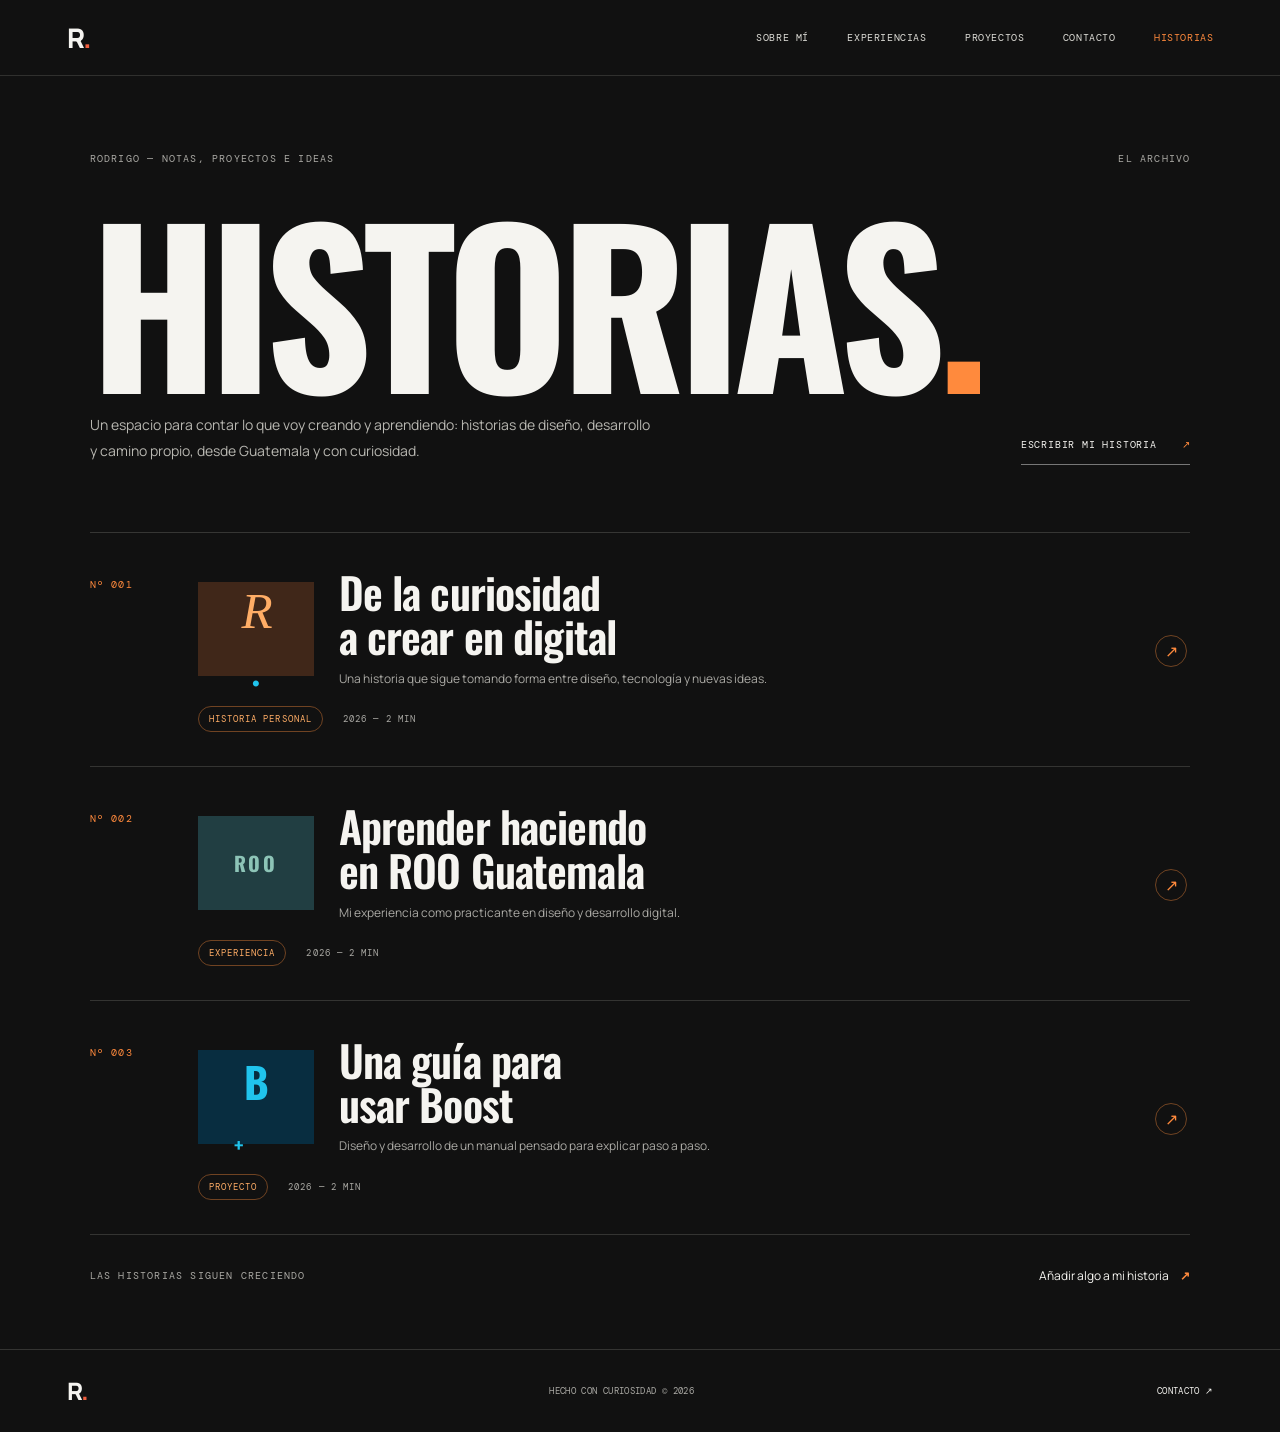
==== R-Portafolio/historias.html @ 58d95027 "Add all archives" ====
<!doctype html>
<html lang="es">

<head>
  <meta charset="UTF-8" />
  <meta name="viewport" content="width=device-width, initial-scale=1.0" />
  <meta name="theme-color" content="#111111" />
  <meta name="description"
    content="Notas, proyectos y aprendizajes de Rodrigo, diseñador y desarrollador digital en Guatemala." />
  <title>Historias — Rodrigo</title>
  <link rel="preconnect" href="https://fonts.googleapis.com" />
  <link rel="preconnect" href="https://fonts.gstatic.com" crossorigin />
  <link
    href="https://fonts.googleapis.com/css2?family=DM+Mono:wght@400;500&family=Manrope:wght@400;500;600;700;800&family=Oswald:wght@500;600;700&display=swap"
    rel="stylesheet" />
  <link rel="stylesheet" href="styles.css" />
  <script src="js/nav.js" defer></script>
  <script src="js/effects.js" defer></script>
</head>

<body class="archive-page">
  <header class="topbar">
    <a class="brand" href="index.html#inicio" aria-label="R. Inicio">R<span>.</span></a>
    <nav class="quick-nav" aria-label="Navegación principal"><a href="index.html#sobre-mi">Sobre mí</a><a
        href="index.html#experiencia">Experiencias</a><a href="index.html#trabajo">Proyectos</a><a
        href="index.html#contacto">Contacto</a><a class="current" href="historias.html"
        aria-current="page">Historias</a></nav>
    <button class="menu-toggle" aria-expanded="false"
      aria-controls="site-menu"><span>MENÚ</span><b><i></i><i></i></b></button>
  </header>
  <nav class="menu-panel" id="site-menu" aria-hidden="true">
    <a href="index.html#sobre-mi">Sobre mí <sup>01</sup></a><a href="index.html#experiencia">Experiencias
      <sup>02</sup></a><a href="index.html#trabajo">Proyectos <sup>03</sup></a><a href="index.html#contacto">Contacto
      <sup>04</sup></a><a href="historias.html">Historias <sup>05</sup></a>
    <p>DISEÑO · DESARROLLO · APRENDIZAJE</p>
  </nav>
  <main class="archive-main">
    <section class="archive-intro">
      <div class="archive-kicker"><span>RODRIGO — NOTAS, PROYECTOS E IDEAS</span><span>EL ARCHIVO</span></div>
      <h1>HISTORIAS<span class="archive-period">.</span></h1>
      <div class="archive-intro-bottom">
        <p>Un espacio para contar lo que voy creando y aprendiendo: historias de diseño, desarrollo y camino propio,
          desde Guatemala y con curiosidad.</p><a href="escribir-historia.html" class="write-link">ESCRIBIR MI HISTORIA
          <span>↗</span></a>
      </div>
    </section>
    <section class="story-list" aria-label="Archivo de historias">
      <a class="story-card" href="leer-historia.html?entrada=origen">
        <span class="story-number">Nº 001</span>
        <div class="story-card-body">
          <div class="story-card-title"><span class="story-symbol symbol-origin">R<span>.</span></span>
            <div>
              <h2>De la curiosidad<br />a crear en digital</h2>
              <p>Una historia que sigue tomando forma entre diseño, tecnología y nuevas ideas.</p>
            </div>
          </div>
          <div class="story-meta"><span>HISTORIA PERSONAL</span><span>2026 — 2 MIN</span></div>
        </div><span class="story-open">↗</span>
      </a>
      <a class="story-card" href="leer-historia.html?entrada=roo">
        <span class="story-number">Nº 002</span>
        <div class="story-card-body">
          <div class="story-card-title"><span class="story-symbol symbol-roo">ROO</span>
            <div>
              <h2>Aprender haciendo<br />en ROO Guatemala</h2>
              <p>Mi experiencia como practicante en diseño y desarrollo digital.</p>
            </div>
          </div>
          <div class="story-meta"><span>EXPERIENCIA</span><span>2026 — 2 MIN</span></div>
        </div><span class="story-open">↗</span>
      </a>
      <a class="story-card" href="leer-historia.html?entrada=boost">
        <span class="story-number">Nº 003</span>
        <div class="story-card-body">
          <div class="story-card-title"><span class="story-symbol symbol-boost">B<span>+</span></span>
            <div>
              <h2>Una guía para<br />usar Boost</h2>
              <p>Diseño y desarrollo de un manual pensado para explicar paso a paso.</p>
            </div>
          </div>
          <div class="story-meta"><span>PROYECTO</span><span>2026 — 2 MIN</span></div>
        </div><span class="story-open">↗</span>
      </a>
    </section>
    <section class="archive-outro"><span>LAS HISTORIAS SIGUEN CRECIENDO</span><a href="escribir-historia.html">Añadir
        algo a mi historia <b>↗</b></a></section>
  </main>
  <footer class="archive-footer"><a class="brand" href="index.html#inicio">R<span>.</span></a><span>HECHO CON CURIOSIDAD
      © 2026</span><a href="index.html#contacto">CONTACTO ↗</a></footer>
</body>

</html>
---- R-Portafolio/styles.css ----
/* 1. Estilos base, navegación y estructura general */
:root {
  --paper: #f5f4f0;
  --ink: #181816;
  --muted: #797872;
  --line: #d8d7d0;
  --mono: "DM Mono",monospace;
  --sans: "Manrope",Arial,sans-serif;
  --serif: Georgia,"Times New Roman",serif
}

* {
  box-sizing: border-box
}

html {
  scroll-behavior: smooth
}

body {
  margin: 0;
  background: var(--paper);
  color: var(--ink);
  font-family: var(--sans);
  -webkit-font-smoothing:antialiased
}

a {
  color: inherit;
  text-decoration: none
}

button {
  font: inherit
}

.topbar {
  height: 76px;
  padding: 0 5.2vw;
  display: flex;
  align-items: center;
  justify-content: space-between;
  border-bottom: 1px solid var(--line);
  position: relative;
  z-index: 5;
  background: var(--paper)
}

.brand {
  font-size: 27px;
  font-weight: 800;
  letter-spacing: -2px
}

.brand span {
  color: #f15e3f
}

.menu-toggle,.hero-meta,.eyebrow,.tags,.ruta-top,.forma-index,.about-footer,.contact-bottom,footer,.menu-panel>p,.work-end>span {
  font-family: var(--mono);
  font-size: 10px;
  letter-spacing: .04em
}

.menu-toggle {
  border: 0;
  background: none;
  display: flex;
  gap: 13px;
  align-items: center;
  cursor: pointer;
  font-size: 10px;
  letter-spacing: .1em
}

.menu-toggle b {
  display: flex;
  flex-direction: column;
  gap: 5px
}

.menu-toggle i {
  width: 18px;
  height: 1px;
  background: var(--ink);
  transition: transform .3s
}

.menu-toggle[aria-expanded=true] i:first-child {
  transform: translateY(3px) rotate(45deg)
}

.menu-toggle[aria-expanded=true] i:last-child {
  transform: translateY(-3px) rotate(-45deg)
}

.menu-panel {
  position: absolute;
  z-index: 4;
  top: 76px;
  left: 0;
  right: 0;
  background: var(--ink);
  color: var(--paper);
  padding: 54px 9vw 35px;
  display: flex;
  flex-direction: column;
  gap: 11px;
  transform: translateY(-120%);
  visibility: hidden;
  transition: transform .55s cubic-bezier(.7,0,.2,1),visibility .55s
}

.menu-panel.open {
  transform: translateY(0);
  visibility: visible
}

.menu-panel>a {
  font-size: clamp(38px,7vw,84px);
  font-weight: 600;
  letter-spacing: -.075em
}

.menu-panel sup {
  font: 11px var(--mono);
  letter-spacing: 0;
  color: #f15e3f;
  vertical-align: top;
  margin-left: 8px
}

.menu-panel>p {
  margin: 35px 0 0;
  color: #9e9d97
}

/* 2. Página principal: inicio, proyectos, perfil y contacto */
.hero {
  height: min(740px,calc(100svh - 76px));
  min-height: 560px;
  position: relative;
  padding: 35px 9vw 52px;
  display: flex;
  flex-direction: column;
  justify-content: center;
  overflow: hidden
}

.hero-meta {
  position: absolute;
  left: 5.2vw;
  right: 5.2vw;
  top: 33px;
  display: flex;
  justify-content: space-between;
  color: var(--muted)
}

.hero h1,.section-heading h2,.about h2,.contact h2 {
  font-size: clamp(76px,13vw,184px);
  line-height: .83;
  letter-spacing: -.095em;
  margin: 35px 0;
  font-weight: 600;
  position: relative;
  z-index: 1
}

.serif {
  font-family: var(--serif);
  font-weight: 400;
  font-style: italic;
  letter-spacing: -.09em
}

.star {
  font-size: clamp(25px,4vw,55px);
  color: #f15e3f;
  vertical-align: top;
  display: inline-block;
  animation: rotate 20s linear infinite;
  margin: 12px 0 0 18px
}

@keyframes rotate {
  to {
    transform: rotate(360deg)
  }
}

.hero-bottom {
  display: flex;
  justify-content: space-between;
  align-items: end;
  position: relative;
  z-index: 1;
  margin-top: 15px
}

.hero-bottom p {
  font-size: 14px;
  line-height: 1.8
}

.round-link {
  width: 48px;
  height: 48px;
  border: 1px solid var(--ink);
  border-radius: 50%;
  display: grid;
  place-items: center;
  font-size: 20px;
  transition: .25s
}

.round-link:hover {
  background: var(--ink);
  color: var(--paper);
  transform: translateY(3px)
}

.hero-orbit {
  position: absolute;
  width: min(38vw,480px);
  aspect-ratio: 1;
  right: 9%;
  top: 17%;
  border: 1px solid #e5e3db;
  border-radius: 50%;
  display: grid;
  place-items: center;
  transform: rotate(-19deg)
}

.hero-orbit:before,.hero-orbit:after {
  content: "";
  position: absolute;
  border: 1px solid #e5e3db;
  border-radius: 50%;
  inset: 12%
}

.hero-orbit:after {
  inset: 25%
}

.hero-orbit span {
  font: italic 150px var(--serif);
  color: #f15e3f;
  opacity: .13;
  transform: rotate(19deg)
}

.hero-orbit i {
  position: absolute;
  width: 12px;
  height: 12px;
  border-radius: 50%;
  background: #f15e3f;
  top: 12%;
  right: 22%
}

.work-section {
  padding: 130px 9vw 115px;
  background: #e9e8e2
}

.section-heading {
  display: flex;
  justify-content: space-between;
  align-items: end;
  margin-bottom: 65px
}

.eyebrow {
  color: var(--muted)
}

.section-heading h2 {
  font-size: clamp(54px,8vw,108px);
  margin: 28px 0 0;
  line-height: .9
}

.section-heading>p {
  font-size: 13px;
  line-height: 1.8;
  color: #66655f;
  margin: 0 0 7px
}

.projects {
  display: grid;
  grid-template-columns: 1fr 1fr;
  column-gap: 7.5%;
  row-gap: 76px
}

.project {
  min-width: 0
}

.project-wide {
  grid-column: span 2
}

.project-offset {
  margin-top: 105px
}

.project-low {
  margin-top: 30px
}

.project-art {
  height: auto;
  aspect-ratio: 1.45;
  display: block;
  position: relative;
  overflow: hidden;
  isolation: isolate
}

.project-wide .project-art {
  aspect-ratio: 2.02
}

.project-arrow {
  position: absolute;
  z-index: 3;
  right: 17px;
  top: 17px;
  width: 37px;
  height: 37px;
  border-radius: 50%;
  display: grid;
  place-items: center;
  background: #f5f4f0;
  color: var(--ink);
  font-size: 16px;
  transition: transform .35s
}

.project-art:hover .project-arrow {
  transform: rotate(45deg)
}

.project-info {
  display: flex;
  justify-content: space-between;
  gap: 15px;
  padding: 16px 0 0
}

.project-info h3 {
  font-size: 17px;
  letter-spacing: -.04em;
  margin: 0 0 5px
}

.project-info p {
  font-size: 11px;
  color: #77766f;
  margin: 0
}

.tags {
  display: flex;
  gap: 8px;
  align-items: start;
  color: #74736c;
  font-size: 8px;
  white-space: nowrap
}

.tags span {
  border: 1px solid #cfcec6;
  padding: 6px 8px
}

.art-luma {
  background: #d7dfcf
}

.luma-copy {
  position: absolute;
  z-index: 2;
  left: 8%;
  top: 13%;
  font: italic clamp(50px,8vw,106px) var(--serif);
  letter-spacing: -.09em;
  color: #303d34
}

.luma-copy span {
  display: block;
  margin: 4px 0 0 7px;
  font: 9px var(--mono);
  letter-spacing: .18em;
  text-transform: uppercase
}

.coffee-ring {
  position: absolute;
  width: 64%;
  aspect-ratio: 1;
  right: -1%;
  top: 8%;
  border-radius: 50%;
  border: 1px solid #8e9b80
}

.coffee-cup {
  position: absolute;
  width: 37%;
  aspect-ratio: 1;
  border-radius: 50%;
  background: radial-gradient(circle at 50% 50%,#27251f 0 25%,#f1ecdc 27% 34%,#fffdf3 36% 60%,#bac3ae 61% 63%,#e3e8dc 65%);
  right: 17%;
  top: 19%;
  box-shadow: 10px 18px 32px #48524325
}

.coffee-bean {
  position: absolute;
  width: 30px;
  height: 18px;
  background: #67503e;
  border-radius: 50%;
  transform: rotate(-32deg)
}

.bean1 {
  bottom: 19%;
  left: 20%
}

.bean2 {
  bottom: 28%;
  left: 31%;
  transform: rotate(25deg) scale(.7)
}

.art-ruta {
  background: #e9ad72
}

.ruta-top {
  position: absolute;
  top: 8%;
  left: 8%;
  right: 8%;
  display: flex;
  justify-content: space-between;
  border-top: 1px solid #292921;
  padding-top: 9px;
  font-size: 8px
}

.ruta-word {
  position: absolute;
  top: 22%;
  left: 7%;
  font-size: clamp(70px,11vw,135px);
  font-weight: 800;
  letter-spacing: -.13em;
  color: #272722
}

.ruta-path {
  position: absolute;
  width: 130%;
  height: 54%;
  border: 1.5px solid #eb644a;
  border-radius: 50%;
  left: -12%;
  top: 56%;
  transform: rotate(-18deg)
}

.ruta-path:before,.ruta-path:after {
  content: "";
  position: absolute;
  width: 12px;
  height: 12px;
  border-radius: 50%;
  background: #eb644a;
  top: 50%;
  left: 24%
}

.ruta-path:after {
  left: 73%;
  top: 17%
}

.ruta-stamp {
  position: absolute;
  right: 9%;
  bottom: 10%;
  border: 1px solid #252520;
  border-radius: 50%;
  width: 74px;
  height: 74px;
  display: grid;
  place-items: center;
  text-align: center;
  font: 9px var(--mono);
  transform: rotate(12deg)
}

.art-forma {
  background: #a8b9ca
}

.forma-shape {
  position: absolute;
  transition: transform .8s cubic-bezier(.2,.7,.2,1)
}

.shape1 {
  width: 31%;
  height: 140%;
  left: 17%;
  top: -18%;
  background: #f15e3f;
  border-radius: 50%;
  transform: rotate(29deg)
}

.shape2 {
  width: 24%;
  height: 110%;
  left: 38%;
  top: -12%;
  background: #ebd078;
  border-radius: 50%;
  transform: rotate(-28deg)
}

.shape3 {
  width: 24%;
  height: 75%;
  left: 57%;
  top: 14%;
  background: #333d59;
  border-radius: 50% 50% 4% 4%;
  transform: rotate(25deg)
}

.art-forma:hover .shape1 {
  transform: rotate(42deg) translateY(-6px)
}

.art-forma:hover .shape2 {
  transform: rotate(-40deg) translateY(7px)
}

.art-forma:hover .shape3 {
  transform: rotate(37deg)
}

.forma-title {
  position: absolute;
  z-index: 2;
  left: 7%;
  top: 12%;
  font-size: clamp(32px,6vw,76px);
  font-weight: 700;
  letter-spacing: -.09em;
  line-height: .85
}

.forma-title span {
  font: italic .45em var(--serif);
  letter-spacing: 0
}

.forma-index {
  position: absolute;
  z-index: 2;
  left: 7%;
  bottom: 9%;
  font-size: 8px
}

.work-end {
  border-top: 1px solid #cbc9c1;
  margin-top: 100px;
  padding-top: 20px;
  display: flex;
  justify-content: space-between;
  align-items: center
}

.work-end>span {
  color: #797870
}

.work-end>a {
  font-size: 13px
}

.work-end b {
  color: #f15e3f;
  margin-left: 9px
}

.about {
  padding: 120px 9vw 25px
}

.about-label {
  display: flex;
  justify-content: space-between
}

.about-smile {
  width: 45px;
  height: 45px;
  border: 1px solid var(--ink);
  border-radius: 50%;
  display: grid;
  place-items: center;
  font-size: 23px
}

.about-content {
  display: grid;
  grid-template-columns: 1.2fr .8fr;
  gap: 9%;
  align-items: end;
  padding: 75px 0 110px
}

.about h2 {
  font-size: clamp(62px,9.2vw,124px);
  margin: 0;
  line-height: .9
}

.about-copy {
  max-width: 375px
}

.about-copy p {
  font-size: 13px;
  line-height: 1.9;
  color: #65645e
}

.text-link {
  display: inline-flex;
  gap: 32px;
  border-bottom: 1px solid var(--ink);
  padding: 12px 0 8px;
  margin-top: 16px;
  font: 10px var(--mono);
  letter-spacing: .03em
}

.text-link span {
  color: #f15e3f
}

.about-footer {
  border-top: 1px solid var(--line);
  padding-top: 16px;
  display: flex;
  justify-content: space-between;
  color: #77766f;
  font-size: 9px
}

.contact {
  margin-top: 115px;
  background: #20211f;
  color: #f5f4f0;
  padding: 95px 9vw 26px;
  position: relative;
  overflow: hidden
}

.contact .eyebrow {
  color: #a6a59d
}

.contact h2 {
  font-size: clamp(75px,12vw,160px);
  margin: 60px 0 30px
}

.contact-cta {
  display: flex;
  align-items: center;
  justify-content: space-between;
  border-top: 1px solid #555650;
  border-bottom: 1px solid #555650;
  padding: 20px 0;
  font: 11px var(--mono);
  letter-spacing: .1em;
  max-width: 410px
}

.contact-cta span {
  font-size: 21px;
  color: #f15e3f;
  transition: transform .3s
}

.contact-cta:hover span {
  transform: translate(5px,-5px)
}

.contact-bottom {
  display: flex;
  justify-content: space-between;
  color: #aaa9a2;
  margin-top: 110px;
  padding-top: 17px;
  border-top: 1px solid #555650;
  font-size: 9px
}

footer {
  height: 83px;
  padding: 0 5.2vw;
  display: flex;
  align-items: center;
  justify-content: space-between;
  color: #77766f;
  font-size: 9px
}

footer .brand {
  color: var(--ink);
  font-family: var(--sans);
  font-size: 24px
}

footer a:last-child {
  color: var(--ink)
}

@media(max-width:700px) {
  .topbar {
    height: 66px;
    padding: 0 6vw
  }

  .menu-panel {
    top: 66px;
    padding: 40px 8vw 26px
  }

  .hero {
    height: calc(87svh - 66px);
    min-height: 500px;
    padding: 30px 7vw 38px
  }

  .hero-meta {
    left: 7vw;
    right: 7vw;
    top: 22px;
    font-size: 8px
  }

  .hero h1 {
    font-size: clamp(69px,17vw,120px);
    margin: 30px 0
  }

  .hero-orbit {
    width: 67vw;
    right: -15%;
    top: 28%;
    opacity: .65
  }

  .hero-orbit span {
    font-size: 110px
  }

  .hero-bottom p {
    font-size: 12px
  }

  .round-link {
    width: 43px;
    height: 43px
  }

  .work-section {
    padding: 85px 7vw 72px
  }

  .section-heading {
    display: block;
    margin-bottom: 40px
  }

  .section-heading h2 {
    font-size: 64px
  }

  .section-heading>p {
    margin-top: 24px;
    font-size: 12px
  }

  .projects {
    grid-template-columns: 1fr;
    row-gap: 44px
  }

  .project-wide {
    grid-column: auto
  }

  .project-offset,.project-low {
    margin-top: 0
  }

  .project-wide .project-art,.project-art {
    aspect-ratio: 1.16
  }

  .nova-type {
    font-size: 22vw
  }

  .luma-copy {
    font-size: 18vw
  }

  .ruta-word {
    font-size: 23vw
  }

  .project-info {
    display: block
  }

  .tags {
    margin-top: 13px;
    flex-wrap: wrap
  }

  .work-end {
    margin-top: 65px;
    align-items: flex-start;
    gap: 18px
  }

  .work-end>a {
    font-size: 11px
  }

  .about {
    padding: 80px 7vw 20px
  }

  .about-content {
    grid-template-columns: 1fr;
    gap: 35px;
    padding: 55px 0 70px
  }

  .about h2 {
    font-size: 19vw
  }

  .about-copy {
    max-width: unset
  }

  .about-footer {
    gap: 15px;
    font-size: 7px
  }

  .contact {
    margin-top: 75px;
    padding: 70px 7vw 20px
  }

  .contact h2 {
    font-size: 18vw;
    margin: 55px 0 30px
  }

  .contact-bottom {
    margin-top: 75px;
    gap: 18px;
    line-height: 1.7;
    font-size: 7px
  }

  footer {
    padding: 0 6vw;
    height: 72px;
    font-size: 7px
  }
}

@media(prefers-reduced-motion:reduce) {
  *,*:before,*:after {
    scroll-behavior: auto!important;
    animation-duration: .01ms!important;
    transition-duration: .01ms!important
  }
}

/* 3. Componentes específicos del portafolio */
.art-boost {
  background: #161616;
  aspect-ratio: 2.55!important
}

.art-boost img {
  display: block;
  width: 100%;
  height: 100%;
  object-fit: cover
}

@media(max-width:700px) {
  .project-wide .art-boost {
    aspect-ratio: 2.55!important
  }
}

/* 4. Formulario de contacto */
.contact-layout {
  display: grid;
  grid-template-columns: minmax(190px,.7fr) minmax(340px,1fr);
  gap: 8%;
  align-items: start
}

.contact-layout .contact-cta {
  margin-top: 8px
}

.contact-form {
  border: 1px solid #77766f;
  border-radius: 16px;
  padding: 30px;
  background: #191a18
}

.contact-form h3 {
  margin: 0 0 8px;
  text-transform: uppercase;
  font: italic 27px var(--serif);
  color: #c89ce8;
  letter-spacing: -.04em
}

.contact-form>p {
  margin: 0 0 26px;
  color: #c7c6c0;
  font-size: 13px
}

.form-grid {
  display: grid;
  grid-template-columns: 1fr 1fr;
  gap: 19px 16px
}

.form-grid label {
  display: flex;
  flex-direction: column;
  gap: 8px;
  color: #e9e8e2;
  text-transform: uppercase;
  font: 10px var(--mono)
}

.form-grid .form-full {
  grid-column: 1/-1
}

.form-grid input,.form-grid textarea {
  width: 100%;
  border: 1px solid #454641;
  border-radius: 8px;
  background: #10110f;
  color: #f5f4f0;
  padding: 14px 15px;
  font: 14px var(--sans);
  text-transform: none;
  outline: none;
  resize: vertical;
  transition: border-color .2s
}

.form-grid input:focus,.form-grid textarea:focus {
  border-color: #28c5eb
}

.form-grid input::placeholder,.form-grid textarea::placeholder {
  color: #85847f
}

.contact-form button {
  width: 100%;
  margin-top: 22px;
  border: 0;
  border-radius: 8px;
  background: #25c2e9;
  color: #10110f;
  padding: 15px;
  font: 700 13px var(--sans);
  cursor: pointer;
  display: flex;
  justify-content: center;
  gap: 9px;
  transition: background .2s
}

.contact-form button:hover {
  background: #7cddf4
}

.form-note {
  min-height: 14px!important;
  margin: 10px 0 0!important;
  color: #a6d8e4!important;
  font-size: 11px!important
}

.contact-bottom a {
  color: #f5f4f0
}

.contact-form h3 {
  font-family: var(--sans);
  font-style: normal;
  font-weight: 700;
  color: #fff;
  text-transform: none;
  letter-spacing: -.045em
}

@media(max-width:700px) {
  .contact-layout {
    grid-template-columns: 1fr;
    gap: 38px
  }

  .contact-layout .contact-cta {
    max-width: 100%
  }

  .contact-form {
    padding: 23px 18px
  }

  .contact-form h3 {
    font-size: 24px
  }

  .form-grid {
    grid-template-columns: 1fr
  }

  .form-grid .form-full {
    grid-column: auto
  }

  .contact-bottom a {
    max-width: 54%;
    overflow-wrap: anywhere;
    text-align: right
  }
}

/* 5. Experiencia profesional */
.experience {
  padding: 105px 9vw 112px;
  background: var(--paper)
}

.experience-head {
  display: flex;
  justify-content: space-between;
  align-items: start;
  margin-bottom: 54px
}

.experience-head>p {
  font-size: 13px;
  line-height: 1.8;
  color: #6d6c66;
  margin: 0
}

.experience-item {
  display: grid;
  grid-template-columns: 150px 1fr 42px;
  gap: 34px;
  border-top: 1px solid var(--line);
  border-bottom: 1px solid var(--line);
  padding: 29px 0 34px
}

.experience-year {
  font: 12px var(--mono);
  display: flex;
  flex-direction: column;
  gap: 9px
}

.experience-year span {
  font-size: 9px;
  color: #7b7a74
}

.experience-role h2 {
  font-size: clamp(29px,4vw,48px);
  letter-spacing: -.065em;
  margin: 0 0 9px;
  font-weight: 600
}

.experience-role h2 span {
  font-family: var(--serif);
  font-style: italic;
  font-weight: 400
}

.experience-role h3 {
  font: 11px var(--mono);
  text-transform: uppercase;
  letter-spacing: .04em;
  margin: 0 0 20px;
  color: #75746d
}

.experience-role p {
  font-size: 13px;
  line-height: 1.9;
  color: #565650;
  max-width: 680px;
  margin: 0
}

.experience-tags {
  display: flex;
  gap: 8px;
  flex-wrap: wrap;
  margin-top: 23px
}

.experience-tags span {
  font: 8px var(--mono);
  color: #74736c;
  border: 1px solid var(--line);
  padding: 7px 9px
}

.experience-mark {
  font-size: 19px;
  color: #f15e3f;
  justify-self: end
}

@media(max-width:700px) {
  .experience {
    padding: 78px 7vw
  }

  .experience-head {
    display: block;
    margin-bottom: 35px
  }

  .experience-head>p {
    margin-top: 22px
  }

  .experience-item {
    grid-template-columns: 1fr 24px;
    gap: 12px;
    padding: 22px 0 28px
  }

  .experience-year {
    grid-column: 1/-1;
    flex-direction: row;
    align-items: center;
    justify-content: space-between
  }

  .experience-role h2 {
    font-size: 35px
  }

  .experience-role p {
    font-size: 12px
  }

  .experience-mark {
    grid-column: 2;
    grid-row: 2
  }
}

/* 6. Bandera y navegación horizontal */
.location-meta {
  display: inline-flex;
  align-items: center;
  gap: 7px
}

.guatemala-flag {
  width: 17px;
  height: 12px;
  display: block;
  border-radius: 1px;
  box-shadow: 0 0 0 1px #18181620
}

.quick-nav {
  display: flex;
  align-items: center;
  gap: clamp(18px,3vw,44px);
  margin-left: auto;
  margin-right: 0
}

.quick-nav a {
  font-family: var(--mono);
  font-size: 10px;
  letter-spacing: .06em;
  text-transform: uppercase;
  transition: color .2s
}

.quick-nav a:hover {
  color: #f15e3f
}

.topbar .menu-toggle {
  display: none
}

@media(max-width:700px) {
  .quick-nav {
    display: none
  }

  .topbar .menu-toggle {
    display: flex
  }
}

/* 7. Editor de historia personal */
.story-page .quick-nav .current {
  color: #f15e3f
}

.story-hero {
  min-height: 610px;
  padding: 38px 9vw 58px;
  position: relative;
  overflow: hidden;
  display: flex;
  flex-direction: column;
  justify-content: center
}

.story-hero-meta {
  position: absolute;
  top: 34px;
  left: 9vw;
  right: 9vw;
  display: flex;
  justify-content: space-between;
  font: 9px var(--mono);
  color: #76756f;
  letter-spacing: .04em
}

.story-hero>.eyebrow {
  margin: 0 0 24px;
  position: relative;
  z-index: 1
}

.story-hero h1 {
  font-size: clamp(82px,13vw,164px);
  line-height: .83;
  letter-spacing: -.09em;
  font-weight: 600;
  margin: 0;
  position: relative;
  z-index: 1
}

.story-lede {
  font-size: 14px;
  line-height: 1.9;
  max-width: 420px;
  margin: 32px 0 0;
  position: relative;
  z-index: 1
}

.story-down {
  position: absolute;
  right: 10vw;
  bottom: 56px
}

.story-ornament {
  position: absolute;
  right: 9vw;
  top: 120px;
  font: italic 300px var(--serif);
  color: #ebe9e1;
  line-height: 1;
  transform: rotate(-12deg)
}

.story-editor {
  background: #e9e8e2;
  padding: 100px 9vw 105px
}

.story-section-title {
  display: flex;
  justify-content: space-between;
  gap: 30px;
  align-items: start;
  margin-bottom: 55px
}

.story-section-title>p {
  max-width: 350px;
  margin: 0;
  color: #686760;
  font-size: 12px;
  line-height: 1.8
}

.story-editor form {
  max-width: 870px;
  margin-left: auto
}

.story-field {
  border-top: 1px solid #c9c8c0;
  padding: 23px 0 29px;
  display: grid;
  grid-template-columns: 230px 1fr;
  gap: 25px;
  align-items: start
}

.story-field label {
  font: 10px var(--mono);
  letter-spacing: .04em;
  text-transform: uppercase;
  padding-top: 13px;
  color: #73726c
}

.story-field input,.story-field textarea {
  border: 1px solid transparent;
  border-radius: 8px;
  background: transparent;
  padding: 10px 13px;
  font: 14px/1.85 var(--sans);
  color: var(--ink);
  outline: none;
  resize: vertical;
  transition: background .2s,border-color .2s
}

.story-field input {
  font-size: 20px;
  font-weight: 600;
  letter-spacing: -.04em
}

.story-field input:focus,.story-field textarea:focus {
  background: #f5f4f0;
  border-color: #cfcec7
}

.story-field input::placeholder,.story-field textarea::placeholder {
  color: #898880
}

.story-save-row {
  border-top: 1px solid #c9c8c0;
  padding-top: 18px;
  display: flex;
  justify-content: space-between;
  align-items: center;
  gap: 20px
}

.story-save-row p {
  font: 9px var(--mono);
  color: #73726c;
  margin: 0
}

.story-save-row button {
  font: 9px var(--mono);
  color: #242420;
  border: 1px solid #aaa99f;
  background: transparent;
  padding: 10px 12px;
  cursor: pointer
}

.story-save-row button:hover {
  background: #deddd6
}

.story-experience {
  padding: 110px 9vw;
  display: grid;
  grid-template-columns: 1fr 2fr auto;
  gap: 35px;
  align-items: start
}

.story-experience h2 {
  font-size: clamp(52px,7vw,90px);
  line-height: .9;
  letter-spacing: -.08em;
  margin: 0 0 26px
}

.story-experience>div>p {
  max-width: 490px;
  color: #686760;
  font-size: 13px;
  line-height: 1.9
}

.story-year {
  font: 11px var(--mono);
  color: #77766f
}

.story-end {
  background: #20211f;
  color: var(--paper);
  padding: 50px 9vw;
  display: flex;
  justify-content: space-between;
  align-items: center;
  gap: 25px
}

.story-end .eyebrow {
  color: #a6a59d
}

.story-end>a {
  font-size: 16px
}

.story-end>a span {
  color: #20c4ed;
  margin-left: 12px
}

@media(max-width:700px) {
  .story-hero {
    min-height: 580px;
    padding: 40px 7vw
  }

  .story-hero-meta {
    left: 7vw;
    right: 7vw;
    top: 25px;
    font-size: 7px
  }

  .story-hero-meta span:last-child {
    max-width: 45%;
    text-align: right
  }

  .story-hero h1 {
    font-size: 19vw
  }

  .story-ornament {
    font-size: 200px;
    right: -8vw;
    top: 170px
  }

  .story-lede {
    font-size: 12px;
    max-width: 310px
  }

  .story-down {
    right: 8vw;
    bottom: 35px
  }

  .story-editor {
    padding: 75px 7vw
  }

  .story-section-title {
    display: block;
    margin-bottom: 35px
  }

  .story-section-title>p {
    margin-top: 18px
  }

  .story-field {
    grid-template-columns: 1fr;
    gap: 8px;
    padding: 18px 0 20px
  }

  .story-field label {
    padding-top: 0
  }

  .story-field input,.story-field textarea {
    padding: 10px 8px
  }

  .story-field input {
    font-size: 18px
  }

  .story-save-row {
    align-items: flex-start;
    flex-direction: column
  }

  .story-experience {
    padding: 78px 7vw;
    grid-template-columns: 1fr auto;
    gap: 22px
  }

  .story-experience>.eyebrow {
    grid-column: 1/-1
  }

  .story-experience>div {
    grid-column: 1/-1
  }

  .story-experience h2 {
    font-size: 16vw
  }

  .story-end {
    padding: 38px 7vw;
    align-items: flex-start;
    flex-direction: column
  }

  .story-end>a {
    font-size: 14px
  }
}

/* 8. Archivo de historias y páginas de lectura */
.archive-page {
  background: #111;
  color: #f5f4f0;
  --ink: #f5f4f0;
  --paper: #111;
  --line: #343432
}

.archive-page .topbar {
  background: #111;
  border-color: #30302e;
  color: #f5f4f0
}

.archive-page .quick-nav a {
  color: #deddd7
}

.archive-page .quick-nav a:hover,.archive-page .quick-nav a.current {
  color: #b78cdb
}

.archive-page .menu-toggle {
  color: #f5f4f0
}

.archive-page .menu-toggle i {
  background: #f5f4f0
}

.archive-page .menu-panel {
  background: #1b1b1a
}

.archive-main {
  max-width: 1280px;
  margin: 0 auto;
  padding: 0 7vw
}

.archive-intro {
  padding: 76px 0 67px;
  border-bottom: 1px solid #363634
}

.archive-kicker,.story-number,.story-meta,.archive-outro,.back-to-archive,.article-kicker,.article-meta,.article-next {
  font: 10px var(--mono);
  letter-spacing: .12em;
  color: #aaa9a4
}

.archive-kicker {
  display: flex;
  justify-content: space-between
}

.archive-intro h1 {
  font: 700 clamp(88px,17vw,210px)/.88 Oswald,var(--sans);
  letter-spacing: -.04em;
  margin: 42px 0 20px
}

.archive-period {
  color: #b78cdb
}

.archive-intro-bottom {
  display: flex;
  justify-content: space-between;
  align-items: end;
  gap: 30px
}

.archive-intro-bottom p {
  font-size: 14px;
  line-height: 1.9;
  color: #b8b7b1;
  max-width: 560px;
  margin: 0
}

.write-link {
  font: 10px var(--mono);
  letter-spacing: .08em;
  color: #f5f4f0;
  border-bottom: 1px solid #777;
  padding: 13px 0;
  white-space: nowrap
}

.write-link span {
  color: #b78cdb;
  padding-left: 18px
}

.story-list {
  display: block
}

.story-card {
  display: grid;
  grid-template-columns: 90px 1fr 35px;
  gap: 18px;
  align-items: center;
  padding: 37px 0 34px;
  border-bottom: 1px solid #343432;
  transition: padding .25s,color .25s
}

.story-card:hover {
  padding-left: 10px;
  padding-right: 5px
}

.story-number {
  align-self: start;
  padding-top: 8px;
  color: #b78cdb
}

.story-card-title {
  display: flex;
  gap: 25px;
  align-items: center
}

.story-symbol {
  width: 116px;
  height: 94px;
  flex: 0 0 116px;
  display: grid;
  place-items: center;
  font: 700 30px Oswald,var(--sans);
  letter-spacing: -.06em;
  background: #1f3453;
  color: #94bde8
}

.symbol-origin {
  font: italic 51px var(--serif);
  background: #2a2341;
  color: #c09ce6
}

.symbol-origin span {
  color: #8ac7ed
}

.symbol-roo {
  font-size: 20px;
  letter-spacing: .12em;
  background: #213e42;
  color: #8dc4b7
}

.symbol-boost {
  font-size: 42px;
  background: #082d40;
  color: #20c4ed
}

.symbol-boost span {
  font-size: 21px;
  align-self: start;
  margin-top: 17px;
  margin-left: -36px
}

.story-card-title h2 {
  font: 600 clamp(26px,4vw,43px)/1.03 Oswald,var(--sans);
  letter-spacing: -.02em;
  margin: 0 0 10px
}

.story-card-title p {
  font-size: 12px;
  line-height: 1.7;
  color: #aaa9a4;
  margin: 0
}

.story-meta {
  display: flex;
  gap: 20px;
  margin-top: 17px;
  font-size: 9px
}

.story-meta span:first-child {
  border: 1px solid #62566c;
  color: #bd9adc;
  border-radius: 20px;
  padding: 6px 10px
}

.story-meta span:last-child {
  padding-top: 7px
}

.story-open {
  width: 32px;
  height: 32px;
  border: 1px solid #555;
  color: #b78cdb;
  border-radius: 50%;
  display: grid;
  place-items: center;
  transition: all .25s
}

.story-card:hover .story-open {
  background: #b78cdb;
  color: #111;
  transform: rotate(45deg)
}

.archive-outro {
  padding: 32px 0 65px;
  display: flex;
  justify-content: space-between;
  align-items: center
}

.archive-outro a {
  font: 12px var(--sans);
  letter-spacing: 0;
  color: #f5f4f0
}

.archive-outro b {
  color: #b78cdb;
  margin-left: 9px
}

.archive-footer {
  background: #111;
  color: #aaa9a4;
  border-top: 1px solid #343432
}

.archive-footer .brand {
  color: #f5f4f0
}

.article-page {
  max-width: 900px;
  margin: 0 auto;
  padding: 50px 7vw 100px
}

.back-to-archive {
  display: inline-block;
  margin-bottom: 70px;
  color: #aaa9a4
}

.back-to-archive:hover {
  color: #b78cdb
}

.article-kicker {
  display: flex;
  gap: 25px;
  color: #bd9adc
}

.article-page h1 {
  font: 600 clamp(54px,10vw,112px)/.98 Oswald,var(--sans);
  letter-spacing: -.025em;
  margin: 28px 0 20px
}

.article-deck {
  font-size: 18px;
  line-height: 1.7;
  color: #c0bfba;
  max-width: 690px
}

.article-meta {
  display: flex;
  justify-content: space-between;
  margin-top: 34px
}

.article-rule {
  height: 1px;
  background: #383836;
  margin: 27px 0 45px
}

.article-content {
  max-width: 660px;
  margin: 0 auto
}

.article-content p {
  font-size: 16px;
  line-height: 2;
  color: #d2d1cc;
  margin: 0 0 27px
}

.article-next {
  border-top: 1px solid #383836;
  margin-top: 65px;
  padding-top: 22px;
  display: flex;
  justify-content: space-between;
  gap: 20px
}

.article-next a {
  color: #f5f4f0
}

.article-next a:hover {
  color: #b78cdb
}

@media(max-width:700px) {
  .archive-main {
    padding: 0 6vw
  }

  .archive-intro {
    padding: 58px 0 40px
  }

  .archive-kicker {
    font-size: 8px
  }

  .archive-intro h1 {
    font-size: 22vw;
    margin: 40px 0 22px
  }

  .archive-intro-bottom {
    display: block
  }

  .archive-intro-bottom p {
    font-size: 12px
  }

  .write-link {
    display: inline-block;
    margin-top: 24px
  }

  .story-card {
    grid-template-columns: 45px 1fr 26px;
    gap: 8px;
    padding: 28px 0
  }

  .story-card-title {
    gap: 14px;
    align-items: flex-start
  }

  .story-symbol {
    width: 58px;
    height: 58px;
    flex-basis: 58px;
    font-size: 20px
  }

  .symbol-origin {
    font-size: 34px
  }

  .symbol-roo {
    font-size: 13px
  }

  .symbol-boost {
    font-size: 28px
  }

  .symbol-boost span {
    font-size: 14px;
    margin-top: 10px;
    margin-left: -25px
  }

  .story-card-title h2 {
    font-size: 25px
  }

  .story-card-title p {
    font-size: 10px
  }

  .story-meta {
    gap: 9px;
    flex-wrap: wrap;
    font-size: 8px;
    margin-top: 12px
  }

  .story-meta span:first-child {
    padding: 5px 7px
  }

  .story-open {
    width: 25px;
    height: 25px;
    font-size: 12px
  }

  .archive-outro {
    align-items: flex-start;
    flex-direction: column;
    gap: 14px;
    padding: 26px 0 48px;
    font-size: 8px
  }

  .article-page {
    padding: 34px 7vw 75px
  }

  .back-to-archive {
    margin-bottom: 54px
  }

  .article-page h1 {
    font-size: 14vw
  }

  .article-deck {
    font-size: 15px
  }

  .article-content p {
    font-size: 14px
  }

  .article-next {
    flex-direction: column;
    font-size: 9px
  }
}

/* 9. Acentos naranjas del archivo */
.archive-page .quick-nav a:hover,.archive-page .quick-nav a.current,.archive-period,.write-link span,.story-number,.story-open,.archive-outro b,.back-to-archive:hover,.article-next a:hover {
  color: #ff8a3d
}

.symbol-origin {
  background: #402719;
  color: #ffad66
}

.symbol-origin span {
  color: #20c4ed
}

.story-meta span:first-child {
  border-color: #704322;
  color: #ffad66
}

.story-open {
  border-color: #704322
}

.story-card:hover .story-open {
  background: #ff8a3d;
  color: #111
}

.article-kicker {
  color: #ffad66
}
/* 10. Pulido visual e interacciones */
:root {
  --accent: #f15e3f;
  --accent-soft: #ff8a3d;
  --transition-ui: 260ms cubic-bezier(.2,.7,.2,1);
}

::selection {
  background: var(--accent);
  color: #fff;
}

:focus-visible {
  outline: 2px solid var(--accent);
  outline-offset: 4px;
}

.hero::before {
  content: "";
  position: absolute;
  inset: 0;
  pointer-events: none;
  background: radial-gradient(circle at 77% 46%, rgba(241,94,63,.075), transparent 31%);
}

.hero-meta span:last-child {
  display: inline-flex;
  align-items: center;
  gap: 8px;
}

.project-art {
  box-shadow: 0 14px 35px rgba(24,24,22,.07);
  transition: box-shadow var(--transition-ui), transform var(--transition-ui);
}

.project-art:hover {
  box-shadow: 0 20px 48px rgba(24,24,22,.13);
  transform: translateY(-3px);
}

.project-art img {
  transition: transform 700ms cubic-bezier(.2,.7,.2,1);
}

.project-art:hover img {
  transform: scale(1.025);
}

.project-info h3,
.experience-role h2,
.story-card-title h2 {
  transition: color var(--transition-ui);
}

.project:hover .project-info h3 {
  color: var(--accent);
}

.tags span,
.experience-tags span {
  transition: color var(--transition-ui), border-color var(--transition-ui), background var(--transition-ui);
}

.tags span:hover,
.experience-tags span:hover {
  color: var(--accent);
  border-color: var(--accent);
}

.story-card-title .story-symbol {
  transition: transform 350ms cubic-bezier(.2,.7,.2,1), box-shadow var(--transition-ui);
}

.story-card:hover .story-symbol {
  transform: rotate(-3deg) scale(1.04);
  box-shadow: 0 12px 28px rgba(0,0,0,.2);
}

.story-card:hover .story-card-title h2 {
  color: #fff;
}

.write-link,
.text-link,
.contact-cta,
.archive-outro a {
  transition: color var(--transition-ui), border-color var(--transition-ui);
}

.write-link:hover,
.text-link:hover,
.archive-outro a:hover {
  color: var(--accent-soft);
}

.effects-ready .reveal-item {
  opacity: 0;
  transform: translateY(22px);
  transition: opacity 650ms ease, transform 650ms cubic-bezier(.2,.7,.2,1);
}

.effects-ready .reveal-item.is-visible {
  opacity: 1;
  transform: translateY(0);
}

@media (prefers-reduced-motion: reduce) {
  *, *::before, *::after {
    scroll-behavior: auto !important;
    animation-duration: .01ms !important;
    transition-duration: .01ms !important;
  }
}
/* 11. Portada personal, inspirada en el enfoque editorial de Ragosorio */
.hero {
  height: min(790px, calc(100svh - 76px));
  min-height: 630px;
  padding: 82px 9vw 88px;
  background: #171715;
  color: #f5f4f0;
}

.hero::before {
  background: radial-gradient(circle at 76% 48%, rgba(241,94,63,.11), transparent 32%);
}

.hero-meta {
  left: 9vw;
  right: 9vw;
  color: #a5a49d;
}

.hero-layout {
  width: 100%;
  max-width: 1260px;
  margin: auto;
  display: grid;
  grid-template-columns: 1.08fr .92fr;
  align-items: center;
  gap: 3vw;
  position: relative;
  z-index: 1;
}

.hero-copy {
  position: relative;
  z-index: 2;
}

.hero-greeting {
  color: #ff8a3d;
  font: 600 clamp(38px,5vw,68px)/.9 Caveat,cursive;
  margin: 0 0 -3px 4px;
  transform: rotate(-4deg);
  transform-origin: left center;
}

.hero h1 {
  font: 700 clamp(75px,10.5vw,148px)/.9 Oswald,var(--sans);
  letter-spacing: -.025em;
  margin: 13px 0 21px;
  white-space: nowrap;
}

.hero-period {
  color: #f15e3f;
}

.hero-role {
  font-size: clamp(20px,2.2vw,29px);
  font-weight: 600;
  letter-spacing: -.05em;
  line-height: 1.25;
  margin: 0 0 16px;
}

.hero-role span {
  color: #f15e3f;
  font-family: var(--serif);
  font-style: italic;
}

.hero-description {
  max-width: 470px;
  color: #aaa9a2;
  font-size: 13px;
  line-height: 1.9;
  margin: 0;
}

.hero-actions {
  display: flex;
  flex-wrap: wrap;
  gap: 14px;
  margin-top: 29px;
}

.hero-action {
  min-width: 158px;
  display: inline-flex;
  align-items: center;
  justify-content: space-between;
  gap: 22px;
  border-radius: 40px;
  padding: 13px 17px;
  font-size: 12px;
  transition: transform var(--transition-ui), background var(--transition-ui), color var(--transition-ui), border-color var(--transition-ui);
}

.hero-action:hover {
  transform: translateY(-3px);
}

.hero-action span {
  font-size: 15px;
}

.hero-action-primary {
  background: #f15e3f;
  color: #171715;
  border: 1px solid #f15e3f;
}

.hero-action-primary:hover {
  background: #ff8a3d;
  border-color: #ff8a3d;
}

.hero-action-secondary {
  border: 1px solid #6a6963;
  color: #f5f4f0;
}

.hero-action-secondary:hover {
  border-color: #ff8a3d;
  color: #ff8a3d;
}

.hero-visual {
  position: relative;
  justify-self: end;
  width: min(35vw, 440px);
  aspect-ratio: 1;
  display: grid;
  place-items: center;
  isolation: isolate;
}

.hero-visual-ring {
  position: absolute;
  inset: 5%;
  border: 1px solid rgba(245,244,240,.2);
  border-radius: 50%;
}

.ring-outer {
  transform: rotate(-24deg) scaleY(.91);
  border-style: dashed;
  border-color: rgba(241,94,63,.62);
}

.ring-inner {
  inset: 17%;
  border-color: rgba(245,244,240,.15);
}

.hero-visual-disc {
  position: absolute;
  inset: 25%;
  border-radius: 50%;
  background: radial-gradient(circle at 35% 32%, #ffb15f, #f15e3f 48%, #8f3028 100%);
  box-shadow: 0 0 90px rgba(241,94,63,.2), inset -18px -18px 35px rgba(35,20,15,.2);
}

.hero-visual-disc::before,
.hero-visual-disc::after {
  content: "";
  position: absolute;
  border: 1px solid rgba(255,255,255,.3);
  border-radius: 50%;
}

.hero-visual-disc::before {
  inset: 13%;
}

.hero-visual-disc::after {
  inset: 29%;
  border-color: rgba(35,20,15,.23);
}

.hero-visual-mark {
  position: relative;
  z-index: 1;
  color: #171715;
  font: italic 600 clamp(78px,12vw,158px)/1 var(--serif);
  letter-spacing: -.12em;
  transform: translate(-4px,-2px) rotate(-8deg);
}

.hero-visual-mark span {
  color: #fff1dc;
}

.hero-visual-note {
  position: absolute;
  z-index: 2;
  color: #c7c6c0;
  font: 8px var(--mono);
  letter-spacing: .12em;
}

.note-top {
  top: 14%;
  right: 4%;
  transform: rotate(12deg);
}

.note-bottom {
  bottom: 14%;
  left: 0;
  transform: rotate(-9deg);
}

.hero-visual-star {
  position: absolute;
  top: 17%;
  left: 13%;
  color: #ff8a3d;
  font-size: 31px;
  animation: rotate 18s linear infinite;
}

.hero-scroll {
  position: absolute;
  left: 9vw;
  bottom: 27px;
  display: flex;
  align-items: center;
  gap: 14px;
  color: #92918b;
  font: 8px var(--mono);
  letter-spacing: .1em;
}

.hero-scroll i {
  color: #f15e3f;
  font: normal 16px var(--sans);
  transition: transform var(--transition-ui);
}

.hero-scroll:hover i {
  transform: translateY(4px);
}

.focus-strip {
  display: grid;
  grid-template-columns: repeat(3,1fr);
  gap: 34px;
  padding: 38px 9vw 42px;
  background: #f5f4f0;
  border-bottom: 1px solid #d8d7d0;
}

.focus-strip article {
  position: relative;
  padding: 2px 18px 0 0;
}

.focus-strip article + article {
  border-left: 1px solid #d8d7d0;
  padding-left: 27px;
}

.focus-strip article > span {
  color: #f15e3f;
  font: 9px var(--mono);
}

.focus-strip h2 {
  font-size: 17px;
  letter-spacing: -.04em;
  margin: 11px 0 5px;
}

.focus-strip p {
  color: #74736c;
  font-size: 11px;
  line-height: 1.7;
  margin: 0;
  max-width: 300px;
}

@media(max-width:900px) {
  .hero-layout {
    grid-template-columns: 1.1fr .9fr;
    gap: 1vw;
  }

  .hero-visual {
    width: min(39vw,360px);
  }

  .hero h1 {
    font-size: clamp(68px,11vw,108px);
  }
}

@media(max-width:700px) {
  .hero {
    height: auto;
    min-height: 720px;
    padding: 95px 7vw 90px;
  }

  .hero-meta {
    left: 7vw;
    right: 7vw;
    top: 24px;
    font-size: 7px;
  }

  .hero-layout {
    display: block;
    margin: 0;
  }

  .hero-copy {
    padding-top: 10px;
  }

  .hero-greeting {
    font-size: 49px;
  }

  .hero h1 {
    font-size: clamp(73px,18.5vw,126px);
    margin-top: 17px;
  }

  .hero-role {
    font-size: 21px;
  }

  .hero-description {
    font-size: 12px;
    max-width: 340px;
  }

  .hero-visual {
    position: absolute;
    width: 285px;
    right: -88px;
    bottom: 3px;
    opacity: .29;
    z-index: -1;
  }

  .hero-scroll {
    left: 7vw;
    bottom: 24px;
  }

  .focus-strip {
    grid-template-columns: 1fr;
    gap: 0;
    padding: 20px 7vw;
  }

  .focus-strip article,
  .focus-strip article + article {
    border-left: 0;
    border-top: 1px solid #d8d7d0;
    padding: 17px 0;
  }

  .focus-strip article:first-child {
    border-top: 0;
  }

  .focus-strip h2 {
    margin: 7px 0 3px;
  }
}
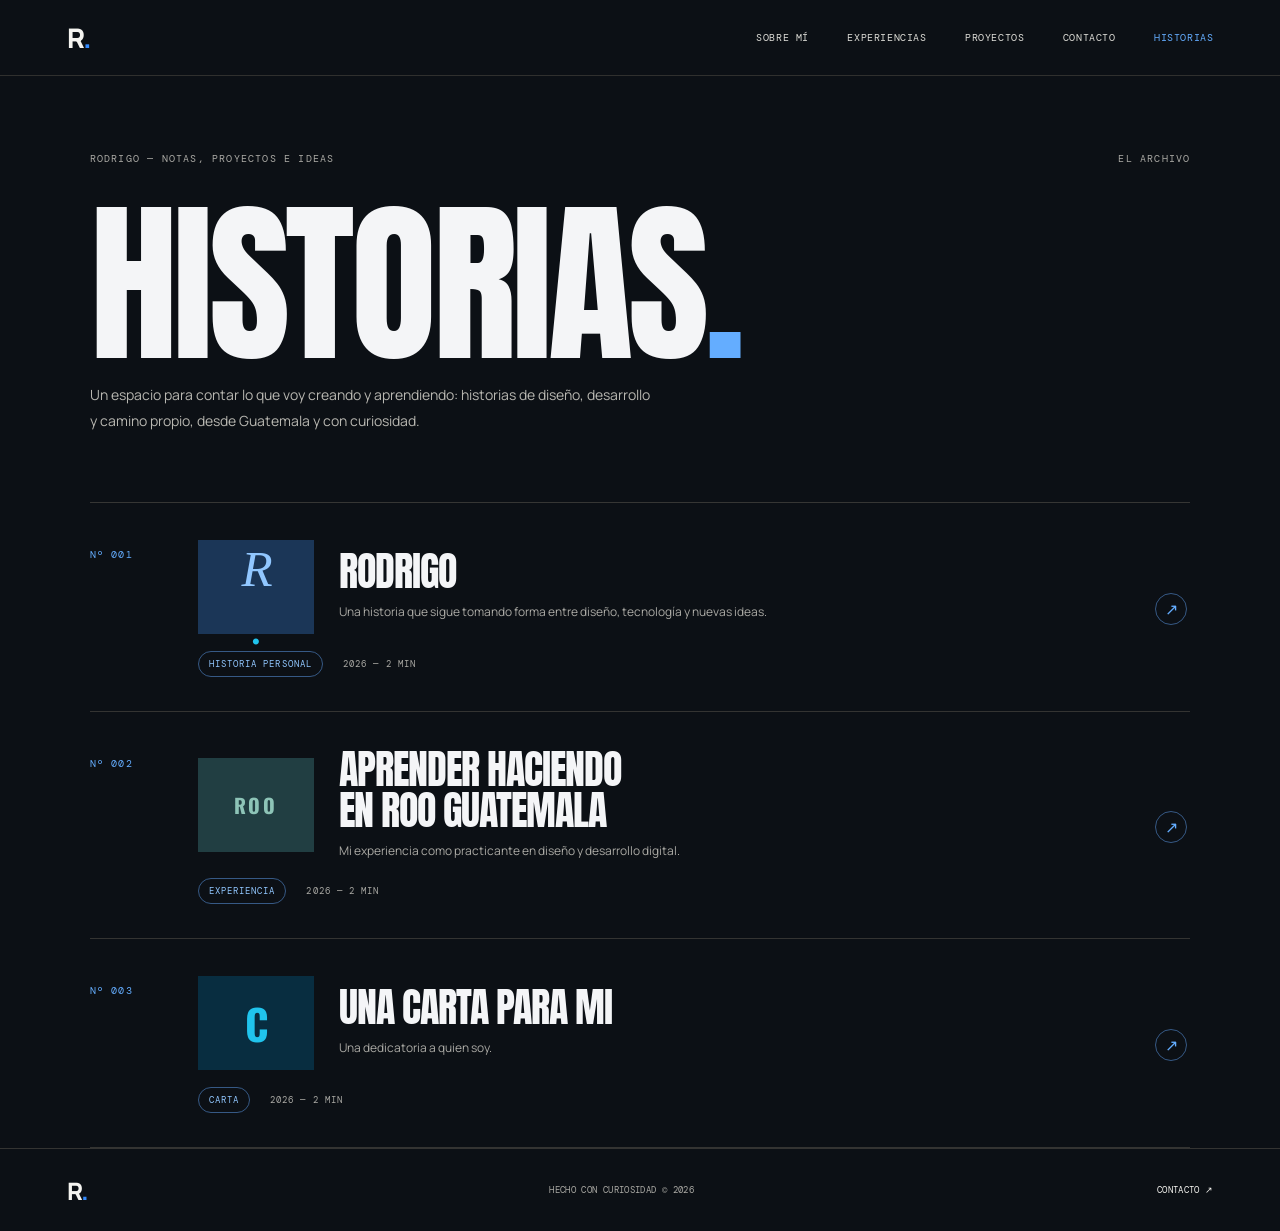
==== commit e0331182: "update" ====
--- a/R-Portafolio/historias.html
+++ b/R-Portafolio/historias.html
@@ -4,14 +4,15 @@
 <head>
   <meta charset="UTF-8" />
   <meta name="viewport" content="width=device-width, initial-scale=1.0" />
-  <meta name="theme-color" content="#111111" />
+  <meta name="theme-color" content="#0c1015" />
+  <link rel="icon" type="image/svg+xml" href="assets/favicon.svg" />
   <meta name="description"
     content="Notas, proyectos y aprendizajes de Rodrigo, diseñador y desarrollador digital en Guatemala." />
   <title>Historias — Rodrigo</title>
   <link rel="preconnect" href="https://fonts.googleapis.com" />
   <link rel="preconnect" href="https://fonts.gstatic.com" crossorigin />
   <link
-    href="https://fonts.googleapis.com/css2?family=DM+Mono:wght@400;500&family=Manrope:wght@400;500;600;700;800&family=Oswald:wght@500;600;700&display=swap"
+    href="https://fonts.googleapis.com/css2?family=Anton&family=DM+Mono:wght@400;500&family=Manrope:wght@400;500;600;700;800&family=Oswald:wght@500;600;700&display=swap"
     rel="stylesheet" />
   <link rel="stylesheet" href="styles.css" />
   <script src="js/nav.js" defer></script>
@@ -40,8 +41,7 @@
       <h1>HISTORIAS<span class="archive-period">.</span></h1>
       <div class="archive-intro-bottom">
         <p>Un espacio para contar lo que voy creando y aprendiendo: historias de diseño, desarrollo y camino propio,
-          desde Guatemala y con curiosidad.</p><a href="escribir-historia.html" class="write-link">ESCRIBIR MI HISTORIA
-          <span>↗</span></a>
+          desde Guatemala y con curiosidad.</p>
       </div>
     </section>
     <section class="story-list" aria-label="Archivo de historias">
@@ -50,7 +50,7 @@
         <div class="story-card-body">
           <div class="story-card-title"><span class="story-symbol symbol-origin">R<span>.</span></span>
             <div>
-              <h2>De la curiosidad<br />a crear en digital</h2>
+              <h2>Rodrigo</h2>
               <p>Una historia que sigue tomando forma entre diseño, tecnología y nuevas ideas.</p>
             </div>
           </div>
@@ -72,18 +72,16 @@
       <a class="story-card" href="leer-historia.html?entrada=boost">
         <span class="story-number">Nº 003</span>
         <div class="story-card-body">
-          <div class="story-card-title"><span class="story-symbol symbol-boost">B<span>+</span></span>
+          <div class="story-card-title"><span class="story-symbol symbol-boost">C</span>
             <div>
-              <h2>Una guía para<br />usar Boost</h2>
-              <p>Diseño y desarrollo de un manual pensado para explicar paso a paso.</p>
+              <h2>Una carta para mi</h2>
+              <p>Una dedicatoria a quien soy.</p>
             </div>
           </div>
-          <div class="story-meta"><span>PROYECTO</span><span>2026 — 2 MIN</span></div>
+          <div class="story-meta"><span>CARTA</span><span>2026 — 2 MIN</span></div>
         </div><span class="story-open">↗</span>
       </a>
     </section>
-    <section class="archive-outro"><span>LAS HISTORIAS SIGUEN CRECIENDO</span><a href="escribir-historia.html">Añadir
-        algo a mi historia <b>↗</b></a></section>
   </main>
   <footer class="archive-footer"><a class="brand" href="index.html#inicio">R<span>.</span></a><span>HECHO CON CURIOSIDAD
       © 2026</span><a href="index.html#contacto">CONTACTO ↗</a></footer>
--- a/R-Portafolio/styles.css
+++ b/R-Portafolio/styles.css
@@ -1,9 +1,9 @@
 /* 1. Estilos base, navegación y estructura general */
 :root {
-  --paper: #f5f4f0;
-  --ink: #181816;
-  --muted: #797872;
-  --line: #d8d7d0;
+  --paper: #11151b;
+  --ink: #eef2f7;
+  --muted: #9aa6b5;
+  --line: #303a47;
   --mono: "DM Mono",monospace;
   --sans: "Manrope",Arial,sans-serif;
   --serif: Georgia,"Times New Roman",serif
@@ -53,7 +53,7 @@
 }
 
 .brand span {
-  color: #f15e3f
+  color: #348bff
 }
 
 .menu-toggle,.hero-meta,.eyebrow,.tags,.ruta-top,.forma-index,.about-footer,.contact-bottom,footer,.menu-panel>p,.work-end>span {
@@ -125,7 +125,7 @@
 .menu-panel sup {
   font: 11px var(--mono);
   letter-spacing: 0;
-  color: #f15e3f;
+  color: #348bff;
   vertical-align: top;
   margin-left: 8px
 }
@@ -176,7 +176,7 @@
 
 .star {
   font-size: clamp(25px,4vw,55px);
-  color: #f15e3f;
+  color: #348bff;
   vertical-align: top;
   display: inline-block;
   animation: rotate 20s linear infinite;
@@ -247,7 +247,7 @@
 
 .hero-orbit span {
   font: italic 150px var(--serif);
-  color: #f15e3f;
+  color: #348bff;
   opacity: .13;
   transform: rotate(19deg)
 }
@@ -257,7 +257,7 @@
   width: 12px;
   height: 12px;
   border-radius: 50%;
-  background: #f15e3f;
+  background: #348bff;
   top: 12%;
   right: 22%
 }
@@ -444,7 +444,7 @@
 }
 
 .art-ruta {
-  background: #e9ad72
+  background: #183252
 }
 
 .ruta-top {
@@ -473,7 +473,7 @@
   position: absolute;
   width: 130%;
   height: 54%;
-  border: 1.5px solid #eb644a;
+  border: 1.5px solid #348bff;
   border-radius: 50%;
   left: -12%;
   top: 56%;
@@ -486,7 +486,7 @@
   width: 12px;
   height: 12px;
   border-radius: 50%;
-  background: #eb644a;
+  background: #348bff;
   top: 50%;
   left: 24%
 }
@@ -512,7 +512,7 @@
 }
 
 .art-forma {
-  background: #a8b9ca
+  background: #202e42
 }
 
 .forma-shape {
@@ -525,7 +525,7 @@
   height: 140%;
   left: 17%;
   top: -18%;
-  background: #f15e3f;
+  background: #348bff;
   border-radius: 50%;
   transform: rotate(29deg)
 }
@@ -604,7 +604,7 @@
 }
 
 .work-end b {
-  color: #f15e3f;
+  color: #348bff;
   margin-left: 9px
 }
 
@@ -662,7 +662,7 @@
 }
 
 .text-link span {
-  color: #f15e3f
+  color: #348bff
 }
 
 .about-footer {
@@ -706,7 +706,7 @@
 
 .contact-cta span {
   font-size: 21px;
-  color: #f15e3f;
+  color: #348bff;
   transition: transform .3s
 }
 
@@ -956,7 +956,7 @@
   margin: 0 0 8px;
   text-transform: uppercase;
   font: italic 27px var(--serif);
-  color: #c89ce8;
+  color: #91c7ff;
   letter-spacing: -.04em
 }
 
@@ -1166,7 +1166,7 @@
 
 .experience-mark {
   font-size: 19px;
-  color: #f15e3f;
+  color: #348bff;
   justify-self: end
 }
 
@@ -1243,7 +1243,7 @@
 }
 
 .quick-nav a:hover {
-  color: #f15e3f
+  color: #348bff
 }
 
 .topbar .menu-toggle {
@@ -1262,7 +1262,7 @@
 
 /* 7. Editor de historia personal */
 .story-page .quick-nav .current {
-  color: #f15e3f
+  color: #348bff
 }
 
 .story-hero {
@@ -1880,7 +1880,7 @@
   font-size: 16px;
   line-height: 2;
   color: #d2d1cc;
-  margin: 0 0 27px
+  margin: 0 0 14px
 }
 
 .article-next {
@@ -2028,12 +2028,12 @@
 
 /* 9. Acentos naranjas del archivo */
 .archive-page .quick-nav a:hover,.archive-page .quick-nav a.current,.archive-period,.write-link span,.story-number,.story-open,.archive-outro b,.back-to-archive:hover,.article-next a:hover {
-  color: #ff8a3d
+  color: #64adff
 }
 
 .symbol-origin {
-  background: #402719;
-  color: #ffad66
+  background: #1b3657;
+  color: #91c7ff
 }
 
 .symbol-origin span {
@@ -2041,26 +2041,26 @@
 }
 
 .story-meta span:first-child {
-  border-color: #704322;
-  color: #ffad66
+  border-color: #365985;
+  color: #91c7ff
 }
 
 .story-open {
-  border-color: #704322
+  border-color: #365985
 }
 
 .story-card:hover .story-open {
-  background: #ff8a3d;
+  background: #64adff;
   color: #111
 }
 
 .article-kicker {
-  color: #ffad66
+  color: #91c7ff
 }
 /* 10. Pulido visual e interacciones */
 :root {
-  --accent: #f15e3f;
-  --accent-soft: #ff8a3d;
+  --accent: #348bff;
+  --accent-soft: #64adff;
   --transition-ui: 260ms cubic-bezier(.2,.7,.2,1);
 }
 
@@ -2171,6 +2171,76 @@
     transition-duration: .01ms !important;
   }
 }
+
+/* 13. Tipografía más limpia para el archivo de historias */
+.archive-intro h1 {
+  font: 800 clamp(76px, 14vw, 176px)/.88 var(--sans);
+  letter-spacing: -.085em;
+}
+
+.story-card-title h2 {
+  font: 600 clamp(30px, 3.5vw, 42px)/.95 "Caveat", cursive;
+  letter-spacing: -.025em;
+  color: #64adff;
+}
+
+.article-page h1 {
+  max-width: 780px;
+  font: 600 clamp(60px, 8.5vw, 104px)/.92 "Caveat", cursive;
+  letter-spacing: -.025em;
+  color: #64adff;
+}
+
+.article-deck {
+  font-size: 17px;
+  letter-spacing: -.02em;
+}
+
+.article-content p {
+  font-size: 16px;
+  line-height: 1.95;
+  letter-spacing: -.015em;
+  margin-bottom: 14px;
+}
+
+/* 14. Encabezados condensados inspirados en la referencia */
+.archive-intro h1,
+.story-card-title h2,
+.article-page h1 {
+  font-family: "Anton", "Oswald", sans-serif;
+  font-weight: 400;
+  text-transform: uppercase;
+  letter-spacing: -.025em;
+  color: #f4f5f7;
+}
+
+.story-card-title h2 {
+  font-size: clamp(27px, 3.4vw, 40px);
+  line-height: 1.02;
+}
+
+.article-page h1 {
+  font-size: clamp(62px, 9.2vw, 108px);
+  line-height: .98;
+}
+
+@media (max-width: 700px) {
+  .archive-intro h1 {
+    font-size: 19vw;
+  }
+
+  .story-card-title h2 {
+    font-size: 30px;
+  }
+
+  .article-page h1 {
+    font-size: clamp(52px, 14vw, 82px);
+  }
+
+  .story-card-title h2 {
+    font-size: 26px;
+  }
+}
 /* 11. Portada personal, inspirada en el enfoque editorial de Ragosorio */
 .hero {
   height: min(790px, calc(100svh - 76px));
@@ -2208,7 +2278,7 @@
 }
 
 .hero-greeting {
-  color: #ff8a3d;
+  color: #64adff;
   font: 600 clamp(38px,5vw,68px)/.9 Caveat,cursive;
   margin: 0 0 -3px 4px;
   transform: rotate(-4deg);
@@ -2223,7 +2293,7 @@
 }
 
 .hero-period {
-  color: #f15e3f;
+  color: #348bff;
 }
 
 .hero-role {
@@ -2235,7 +2305,7 @@
 }
 
 .hero-role span {
-  color: #f15e3f;
+  color: #348bff;
   font-family: var(--serif);
   font-style: italic;
 }
@@ -2276,14 +2346,14 @@
 }
 
 .hero-action-primary {
-  background: #f15e3f;
+  background: #348bff;
   color: #171715;
-  border: 1px solid #f15e3f;
+  border: 1px solid #348bff;
 }
 
 .hero-action-primary:hover {
-  background: #ff8a3d;
-  border-color: #ff8a3d;
+  background: #64adff;
+  border-color: #64adff;
 }
 
 .hero-action-secondary {
@@ -2292,8 +2362,8 @@
 }
 
 .hero-action-secondary:hover {
-  border-color: #ff8a3d;
-  color: #ff8a3d;
+  border-color: #64adff;
+  color: #64adff;
 }
 
 .hero-visual {
@@ -2328,7 +2398,7 @@
   position: absolute;
   inset: 25%;
   border-radius: 50%;
-  background: radial-gradient(circle at 35% 32%, #ffb15f, #f15e3f 48%, #8f3028 100%);
+  background: radial-gradient(circle at 35% 32%, #a9d1ff, #348bff 48%, #174e9c 100%);
   box-shadow: 0 0 90px rgba(241,94,63,.2), inset -18px -18px 35px rgba(35,20,15,.2);
 }
 
@@ -2386,7 +2456,7 @@
   position: absolute;
   top: 17%;
   left: 13%;
-  color: #ff8a3d;
+  color: #64adff;
   font-size: 31px;
   animation: rotate 18s linear infinite;
 }
@@ -2404,7 +2474,7 @@
 }
 
 .hero-scroll i {
-  color: #f15e3f;
+  color: #348bff;
   font: normal 16px var(--sans);
   transition: transform var(--transition-ui);
 }
@@ -2433,7 +2503,7 @@
 }
 
 .focus-strip article > span {
-  color: #f15e3f;
+  color: #348bff;
   font: 9px var(--mono);
 }
 
@@ -2542,3 +2612,204 @@
     margin: 7px 0 3px;
   }
 }
+/* 12. Tema oscuro y acentos azules */
+body {
+  background: #11151b;
+  color: #eef2f7;
+}
+
+.topbar {
+  background: #11151b;
+  border-color: #303a47;
+}
+
+.menu-panel {
+  background: #1b222c;
+  color: #eef2f7;
+}
+
+.hero {
+  background: #101720;
+}
+
+.work-section {
+  background: #1a2029;
+}
+
+.section-heading > p,
+.project-info p,
+.about-copy p,
+.experience-head > p,
+.experience-role p {
+  color: #a5afbd;
+}
+
+.project-arrow {
+  background: #11151b;
+  color: #eef2f7;
+  border: 1px solid #48576a;
+}
+
+.tags {
+  color: #a8b2bf;
+}
+
+.tags span,
+.experience-tags span {
+  border-color: #3a4654;
+  color: #b2bdcb;
+}
+
+.art-luma {
+  background: #24372f;
+}
+
+.luma-copy {
+  color: #eaf2e9;
+}
+
+.coffee-ring {
+  border-color: #8ba28d;
+}
+
+.art-ruta {
+  background: #183252;
+}
+
+.ruta-top {
+  border-color: #b8cce4;
+  color: #e3efff;
+}
+
+.ruta-word {
+  color: #f0f5ff;
+}
+
+.ruta-path {
+  border-color: #348bff;
+}
+
+.ruta-path::before,
+.ruta-path::after {
+  background: #348bff;
+}
+
+.ruta-stamp {
+  border-color: #dae8fb;
+  color: #f0f5ff;
+}
+
+.art-forma {
+  background: #202e42;
+}
+
+.shape1 {
+  background: #348bff;
+}
+
+.shape2 {
+  background: #6faeff;
+}
+
+.shape3 {
+  background: #b9d8ff;
+}
+
+.work-end {
+  border-color: #3a4654;
+}
+
+.work-end > span,
+.about-footer,
+.experience-year span,
+.experience-role h3 {
+  color: #9aa6b5;
+}
+
+.about-smile,
+.round-link {
+  border-color: #69788b;
+}
+
+.contact {
+  background: #151b24;
+}
+
+.contact-form {
+  background: #10151d;
+  border-color: #3a4654;
+}
+
+.story-editor {
+  background: #1a2029;
+}
+
+.story-section-title > p,
+.story-field label,
+.story-save-row p {
+  color: #a5afbd;
+}
+
+.story-field,
+.story-save-row {
+  border-color: #3a4654;
+}
+
+.story-field input,
+.story-field textarea {
+  color: #eef2f7;
+}
+
+.story-field input:focus,
+.story-field textarea:focus {
+  background: #111720;
+  border-color: #4b94ed;
+}
+
+.story-field input::placeholder,
+.story-field textarea::placeholder {
+  color: #8592a2;
+}
+
+.story-save-row button {
+  color: #eef2f7;
+  border-color: #566579;
+}
+
+.story-save-row button:hover {
+  background: #263241;
+}
+
+.story-experience > div > p {
+  color: #a5afbd;
+}
+
+.focus-strip {
+  background: #171d26;
+  border-color: #303a47;
+}
+
+.focus-strip article + article {
+  border-color: #303a47;
+}
+
+.focus-strip p {
+  color: #a5afbd;
+}
+
+.archive-page {
+  background: #0c1015;
+}
+
+.archive-page .topbar,
+.archive-footer {
+  background: #0c1015;
+}
+
+@media (prefers-reduced-motion: reduce) {
+  *, *::before, *::after {
+    scroll-behavior: auto !important;
+    animation-duration: .01ms !important;
+    transition-duration: .01ms !important;
+  }
+}
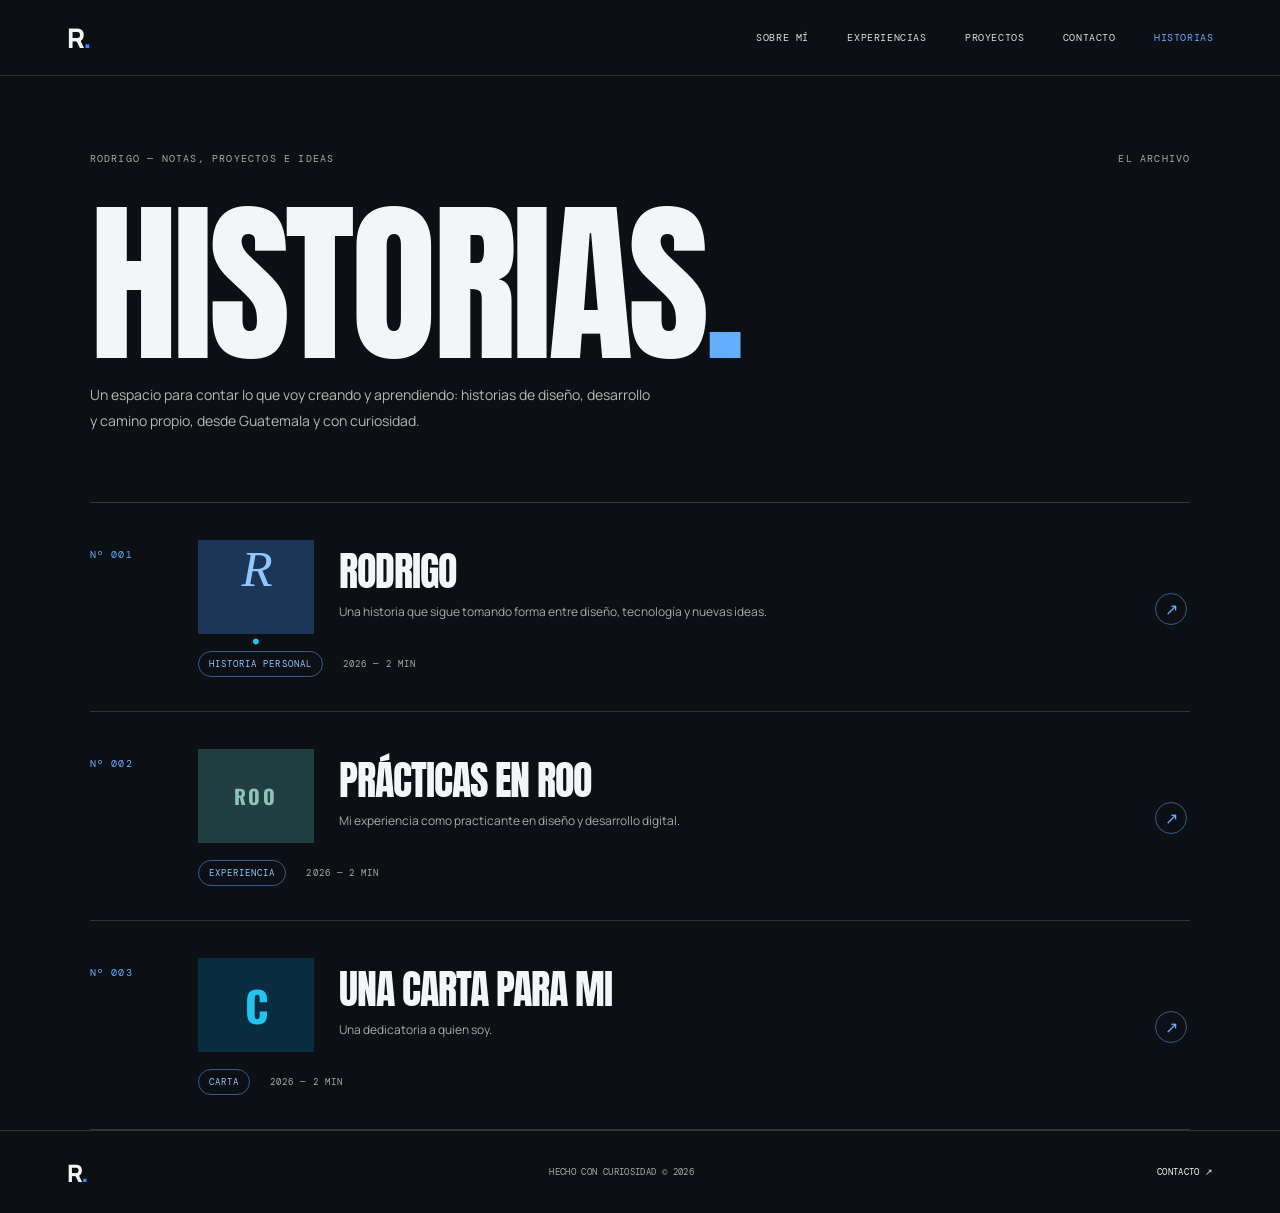
==== commit 4b6a5cac: "update fix a lot things" ====
--- a/R-Portafolio/historias.html
+++ b/R-Portafolio/historias.html
@@ -62,7 +62,7 @@
         <div class="story-card-body">
           <div class="story-card-title"><span class="story-symbol symbol-roo">ROO</span>
             <div>
-              <h2>Aprender haciendo<br />en ROO Guatemala</h2>
+              <h2>Prácticas en ROO</h2>
               <p>Mi experiencia como practicante en diseño y desarrollo digital.</p>
             </div>
           </div>
